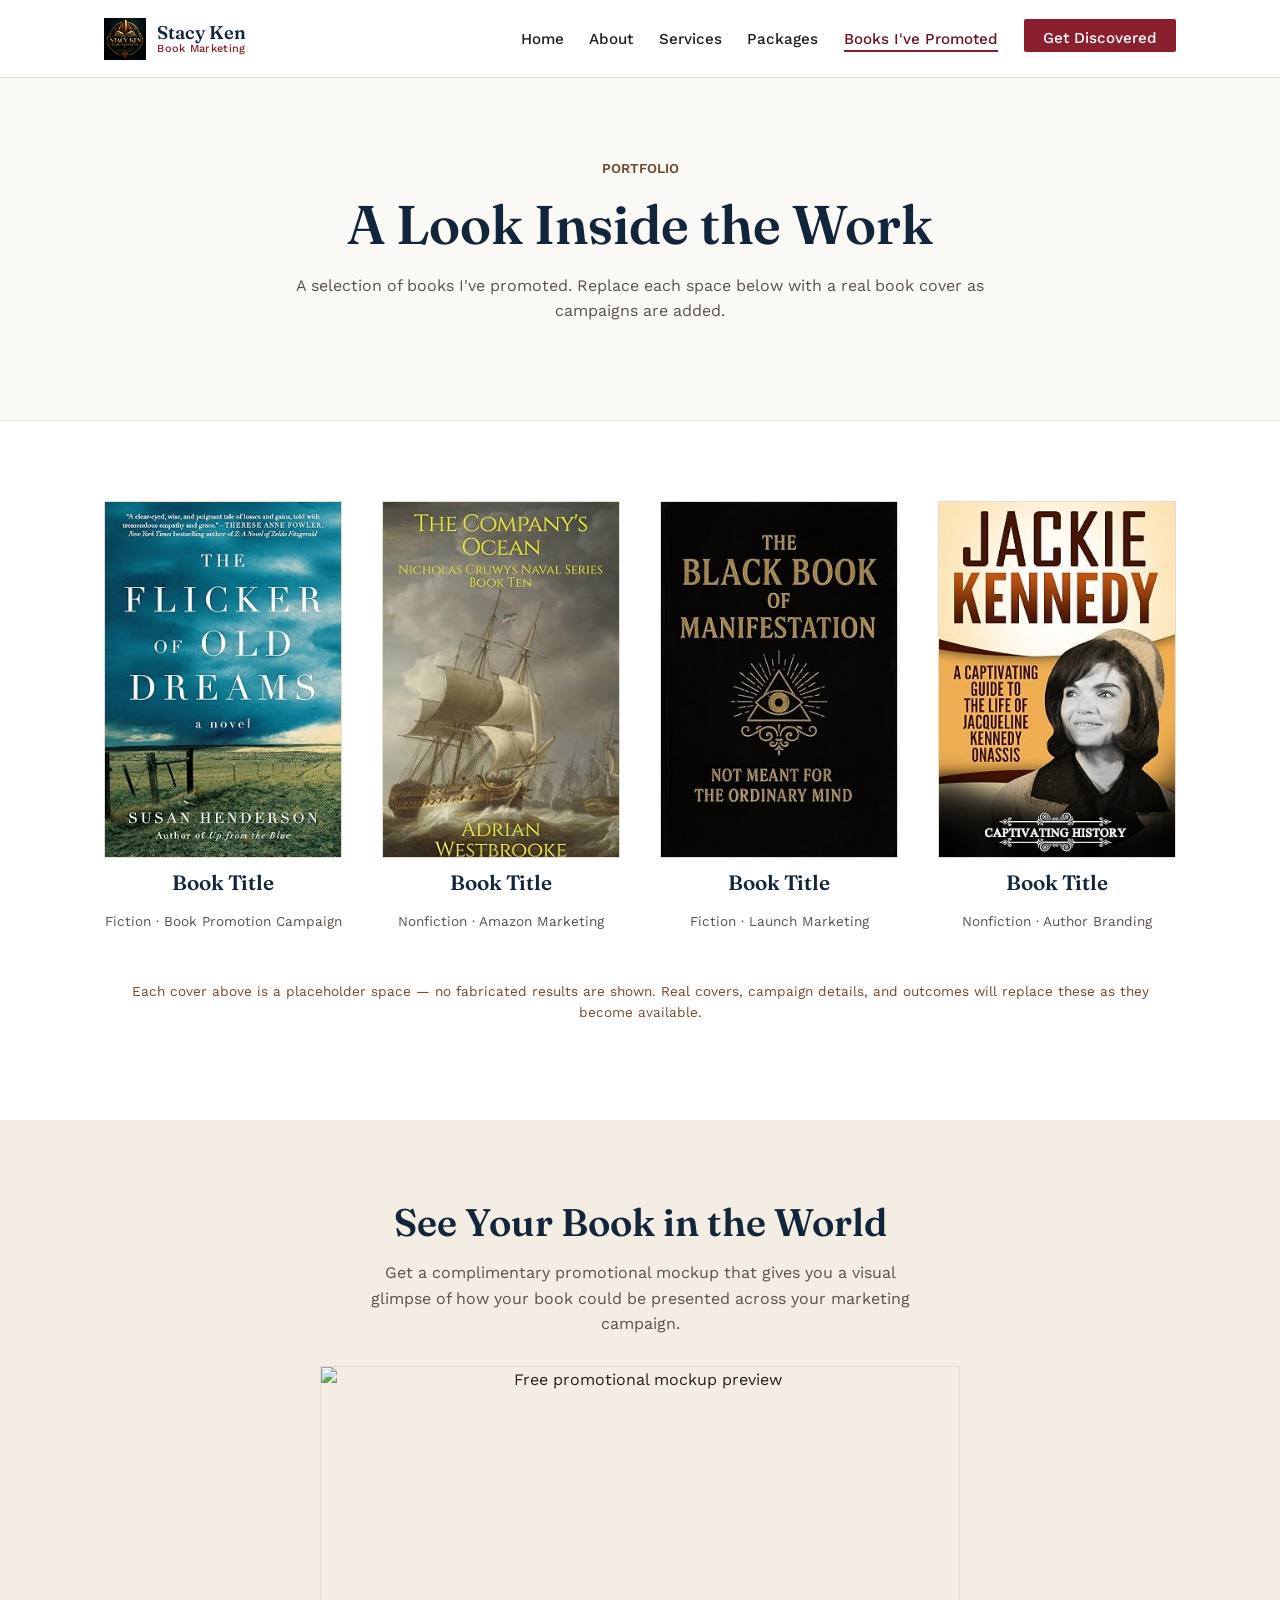
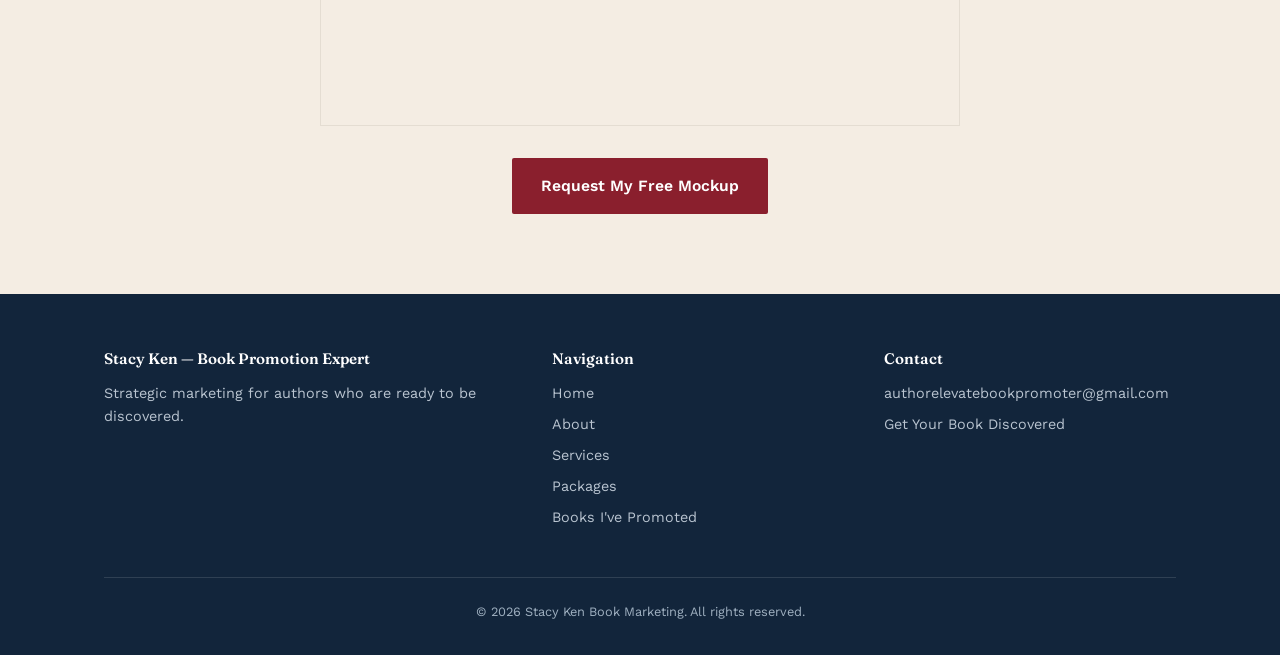
==== portfolio.html @ f7693042 "Add files via upload" ====
<!DOCTYPE html>
<html lang="en">
<head>
<meta charset="UTF-8">
<meta name="viewport" content="width=device-width, initial-scale=1.0">
<title>Books I've Promoted | Stacy Ken Book Marketing</title>
<link rel="stylesheet" href="styles.css">
</head>
<body>

<header class="site-header">
  <div class="nav-bar">
    <a href="index.html" class="brand">
      <img src="brandlogo.png" alt="Stacy Ken brand logo">
      <span class="brand-text">Stacy Ken<span>Book Marketing</span></span>
    </a>
    <nav class="main-nav">
      <ul>
        <li><a href="index.html">Home</a></li>
        <li><a href="about.html">About</a></li>
        <li><a href="services.html">Services</a></li>
        <li><a href="packages.html">Packages</a></li>
        <li><a href="portfolio.html" class="active">Books I've Promoted</a></li>
        <li><a href="contact.html" class="nav-cta">Get Discovered</a></li>
      </ul>
    </nav>
  </div>
</header>

<section class="hero">
  <div class="wrap hero-inner">
    <p class="eyebrow">PORTFOLIO</p>
    <h1>A Look Inside the Work</h1>
    <p>A selection of books I've promoted. Replace each space below with a real book cover as campaigns are added.</p>
  </div>
</section>

<section>
  <div class="wrap">
    <div class="grid grid-4">
      <div>
        <img class="photo photo-book" src="promoted cover 1.jpg" alt="Promoted book cover 1">
        <h3 style="text-align:center; margin-top:.8rem;">Book Title</h3>
        <p style="text-align:center; font-size:.85rem;">Fiction · Book Promotion Campaign</p>
      </div>
      <div>
        <img class="photo photo-book" src="promote cover 2.jpg" alt="Promoted book cover 2">
        <h3 style="text-align:center; margin-top:.8rem;">Book Title</h3>
        <p style="text-align:center; font-size:.85rem;">Nonfiction · Amazon Marketing</p>
      </div>
      <div>
        <img class="photo photo-book" src="promoted cover 3.jpg" alt="Promoted book cover 3">
        <h3 style="text-align:center; margin-top:.8rem;">Book Title</h3>
        <p style="text-align:center; font-size:.85rem;">Fiction · Launch Marketing</p>
      </div>
      <div>
        <img class="photo photo-book" src="promoted cover 4.jpg" alt="Promoted book cover 4">
        <h3 style="text-align:center; margin-top:.8rem;">Book Title</h3>
        <p style="text-align:center; font-size:.85rem;">Nonfiction · Author Branding</p>
      </div>
    </div>
    <p class="text-center" style="margin-top:2rem; font-size:.85rem; color:var(--brown);">Each cover above is a placeholder space — no fabricated results are shown. Real covers, campaign details, and outcomes will replace these as they become available.</p>
  </div>
</section>

<section class="section-brown">
  <div class="wrap text-center">
    <h2>See Your Book in the World</h2>
    <p style="max-width:560px;margin:0 auto 1.8rem;">Get a complimentary promotional mockup that gives you a visual glimpse of how your book could be presented across your marketing campaign.</p>
    <img class="photo photo-wide" style="max-width:640px; margin:0 auto 2rem;" src="images/free mochups.png" alt="Free promotional mockup preview">
    <a href="contact.html" class="btn btn-primary">Request My Free Mockup</a>
  </div>
</section>

<footer class="site-footer">
  <div class="wrap">
    <div class="footer-grid">
      <div>
        <h4>Stacy Ken — Book Promotion Expert</h4>
        <p style="color:#b9c4d0;font-size:.9rem;">Strategic marketing for authors who are ready to be discovered.</p>
      </div>
      <div>
        <h4>Navigation</h4>
        <a href="index.html">Home</a>
        <a href="about.html">About</a>
        <a href="services.html">Services</a>
        <a href="packages.html">Packages</a>
        <a href="portfolio.html">Books I've Promoted</a>
      </div>
      <div>
        <h4>Contact</h4>
        <a href="mailto:authorelevatebookpromoter@gmail.com">authorelevatebookpromoter@gmail.com</a>
        <a href="contact.html">Get Your Book Discovered</a>
      </div>
    </div>
    <div class="footer-bottom">&copy; 2026 Stacy Ken Book Marketing. All rights reserved.</div>
  </div>
</footer>

</body>
</html>
---- styles.css ----
/* ============================================
   STACY KEN BOOK MARKETING — SHARED STYLES
   Palette: white / deep red / navy blue / warm brown
   ============================================ */

@import url('https://fonts.googleapis.com/css2?family=Fraunces:ital,opsz,wght@0,9..144,400;0,9..144,500;0,9..144,600;0,9..144,700;1,9..144,500&family=Work+Sans:wght@400;500;600;700&display=swap');

:root{
  --white:#ffffff;
  --paper:#fbf9f6;
  --red:#8a1f2d;
  --red-deep:#6a1520;
  --blue:#1c3452;
  --blue-deep:#12253b;
  --brown:#6f4a30;
  --brown-light:#c9a17d;
  --ink:#241d18;
  --ink-soft:#5a5049;
  --line:#e4ddd2;

  --font-display: 'Fraunces', Georgia, serif;
  --font-body: 'Work Sans', Arial, sans-serif;

  --max-w: 1120px;
  --gap: 2.5rem;
}

*{box-sizing:border-box;}
html{scroll-behavior:smooth;}
body{
  margin:0;
  font-family:var(--font-body);
  color:var(--ink);
  background:var(--white);
  line-height:1.6;
  -webkit-font-smoothing:antialiased;
}

img{max-width:100%; display:block;}
a{color:inherit; text-decoration:none;}

.wrap{
  width:100%;
  max-width:var(--max-w);
  margin:0 auto;
  padding:0 1.5rem;
}

/* every section is centered and balanced left/right — no offset layouts */
section{
  padding:5rem 0;
}
section.tight{padding:3rem 0;}

h1,h2,h3,h4{
  font-family:var(--font-display);
  color:var(--blue-deep);
  margin:0 0 1rem;
  line-height:1.15;
  font-weight:600;
}
h1{font-size:clamp(2.3rem, 5vw, 3.4rem);}
h2{font-size:clamp(1.8rem, 3.4vw, 2.4rem); text-align:center;}
h3{font-size:1.3rem;}
p{margin:0 0 1rem; color:var(--ink-soft);}

.section-intro{
  max-width:700px;
  margin:0 auto 3rem;
  text-align:center;
}
.section-intro p{font-size:1.08rem;}

.center{text-align:center;}

/* ---------- Header / Nav ---------- */
header.site-header{
  border-bottom:1px solid var(--line);
  background:var(--white);
  position:sticky;
  top:0;
  z-index:50;
}
.nav-bar{
  display:flex;
  align-items:center;
  justify-content:space-between;
  padding:1.1rem 1.5rem;
  max-width:var(--max-w);
  margin:0 auto;
}
.brand{
  display:flex;
  align-items:center;
  gap:.7rem;
}
.brand img{height:42px; width:auto;}
.brand-text{
  font-family:var(--font-display);
  font-weight:600;
  font-size:1.15rem;
  color:var(--blue-deep);
  line-height:1.1;
}
.brand-text span{
  display:block;
  font-family:var(--font-body);
  font-weight:500;
  font-size:.68rem;
  letter-spacing:.03em;
  color:var(--red);
}
nav.main-nav ul{
  list-style:none;
  display:flex;
  gap:1.6rem;
  margin:0; padding:0;
  flex-wrap:wrap;
}
nav.main-nav a{
  font-size:.95rem;
  font-weight:500;
  color:var(--ink);
  border-bottom:2px solid transparent;
  padding-bottom:2px;
  transition:border-color .2s ease;
}
nav.main-nav a:hover, nav.main-nav a.active{
  border-color:var(--red);
  color:var(--red-deep);
}
.nav-cta{
  background:var(--red);
  color:var(--white) !important;
  padding:.65rem 1.2rem;
  border-radius:2px;
  font-weight:600;
  font-size:.9rem;
  white-space:nowrap;
}
.nav-cta:hover{background:var(--red-deep);}

/* ---------- Buttons ---------- */
.btn{
  display:inline-block;
  padding:.85rem 1.7rem;
  font-weight:600;
  font-size:.98rem;
  border-radius:2px;
  border:2px solid transparent;
  cursor:pointer;
}
.btn-primary{background:var(--red); color:var(--white);}
.btn-primary:hover{background:var(--red-deep);}
.btn-outline{
  background:transparent;
  border-color:var(--blue-deep);
  color:var(--blue-deep);
}
.btn-outline:hover{background:var(--blue-deep); color:var(--white);}
.btn-row{
  display:flex;
  gap:1rem;
  justify-content:center;
  flex-wrap:wrap;
}

/* ---------- Hero ---------- */
.hero{
  background:var(--paper);
  padding:5rem 0;
  border-bottom:1px solid var(--line);
}
.hero-inner{
  text-align:center;
  max-width:780px;
  margin:0 auto;
}
.eyebrow{
  color:var(--brown);
  font-weight:600;
  font-size:.85rem;
  margin-bottom:.9rem;
}
.hero-photo{
  margin:3rem auto 0;
  max-width:640px;
  border:1px solid var(--line);
}

/* ---------- Grids (balanced, symmetric) ---------- */
.grid{
  display:grid;
  gap:var(--gap);
}
.grid-2{grid-template-columns:repeat(2,1fr);}
.grid-3{grid-template-columns:repeat(3,1fr);}
.grid-4{grid-template-columns:repeat(4,1fr);}
@media (max-width:900px){
  .grid-3, .grid-4{grid-template-columns:repeat(2,1fr);}
}
@media (max-width:600px){
  .grid-2, .grid-3, .grid-4{grid-template-columns:1fr;}
}

/* ---------- Cards ---------- */
.card{
  border:1px solid var(--line);
  padding:1.8rem;
  background:var(--white);
  text-align:center;
}
.card h3{color:var(--blue-deep); margin-bottom:.6rem;}
.card p{font-size:.95rem;}

.stat-row{
  display:grid;
  grid-template-columns:repeat(4,1fr);
  gap:2rem;
  text-align:center;
  max-width:900px;
  margin:0 auto;
}
@media (max-width:700px){.stat-row{grid-template-columns:repeat(2,1fr);}}
.stat-number{
  font-family:var(--font-display);
  font-size:2.4rem;
  color:var(--red);
  font-weight:600;
}
.stat-label{
  font-size:.85rem;
  color:var(--ink-soft);
  font-weight:500;
}

/* ---------- Section variants ---------- */
.section-blue{
  background:var(--blue-deep);
  color:var(--white);
}
.section-blue h2, .section-blue h3{color:var(--white);}
.section-blue p{color:#cfd9e4;}

.section-brown{
  background:#f4ede3;
}

/* ---------- Photo sizing (plain images, no placeholder styling) ---------- */
.photo{
  width:100%;
  border:1px solid var(--line);
  object-fit:cover;
}
.photo-portrait{aspect-ratio:3/4;}
.photo-book{aspect-ratio:2/3;}
.photo-wide{aspect-ratio:16/9;}

/* ---------- Sample content badge ---------- */
.sample-badge{
  display:inline-block;
  background:var(--brown-light);
  color:var(--white);
  font-size:.7rem;
  font-weight:700;
  letter-spacing:.04em;
  padding:.2rem .6rem;
  border-radius:2px;
  margin-bottom:.7rem;
}

/* ---------- Package cards ---------- */
.package{
  border:1px solid var(--line);
  padding:2.2rem;
  text-align:center;
  position:relative;
  background:var(--white);
}
.package.featured{
  border:2px solid var(--red);
}
.package .badge{
  position:absolute;
  top:-14px; left:50%;
  transform:translateX(-50%);
  background:var(--red);
  color:var(--white);
  font-size:.7rem;
  font-weight:700;
  padding:.3rem .9rem;
  letter-spacing:.03em;
}
.price{
  font-family:var(--font-display);
  font-size:2.2rem;
  color:var(--blue-deep);
  margin:.5rem 0 1rem;
}

/* ---------- Forms ---------- */
form.contact-form{
  max-width:640px;
  margin:0 auto;
}
.form-row{margin-bottom:1.2rem;}
.form-row label{
  display:block;
  font-weight:600;
  font-size:.9rem;
  margin-bottom:.4rem;
  color:var(--blue-deep);
}
.form-row input, .form-row select, .form-row textarea{
  width:100%;
  padding:.75rem .9rem;
  border:1px solid var(--line);
  font-family:var(--font-body);
  font-size:1rem;
  background:var(--white);
  color:var(--ink);
}
.form-row input:focus, .form-row select:focus, .form-row textarea:focus{
  outline:2px solid var(--blue);
  outline-offset:1px;
}
.form-two{
  display:grid;
  grid-template-columns:1fr 1fr;
  gap:1.2rem;
}
@media (max-width:600px){.form-two{grid-template-columns:1fr;}}

/* ---------- Footer ---------- */
footer.site-footer{
  background:var(--blue-deep);
  color:#d9e0e8;
  padding:3.5rem 0 2rem;
}
.footer-grid{
  display:grid;
  grid-template-columns:1.4fr 1fr 1fr;
  gap:2.5rem;
  text-align:left;
}
@media (max-width:700px){
  .footer-grid{grid-template-columns:1fr; text-align:center;}
}
.footer-grid h4{color:var(--white); font-size:.95rem; margin-bottom:.9rem;}
.footer-grid a{
  display:block;
  color:#b9c4d0;
  font-size:.9rem;
  margin-bottom:.5rem;
}
.footer-grid a:hover{color:var(--white);}
.footer-bottom{
  text-align:center;
  border-top:1px solid rgba(255,255,255,.12);
  margin-top:2.5rem;
  padding-top:1.5rem;
  font-size:.8rem;
  color:#9fb0c0;
}

/* ---------- Utility ---------- */
.mt-0{margin-top:0;}
.text-center{text-align:center;}
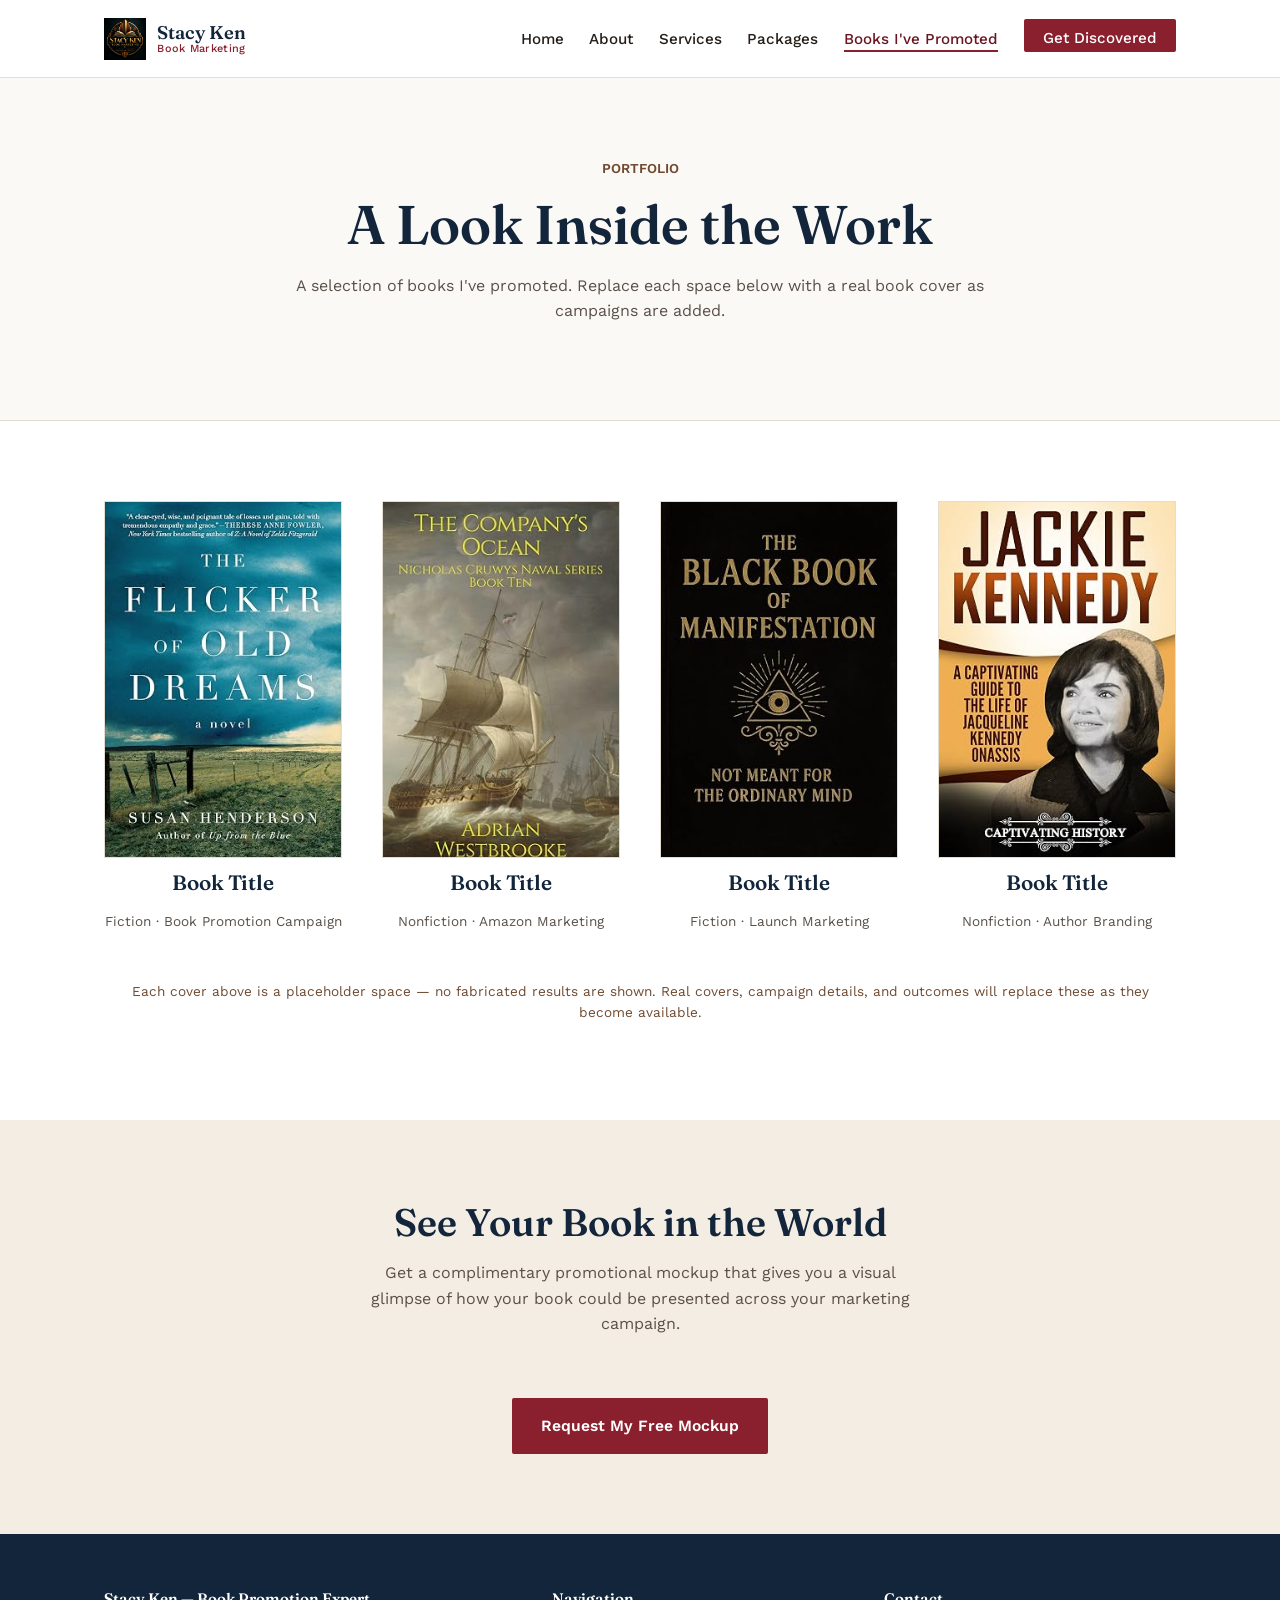
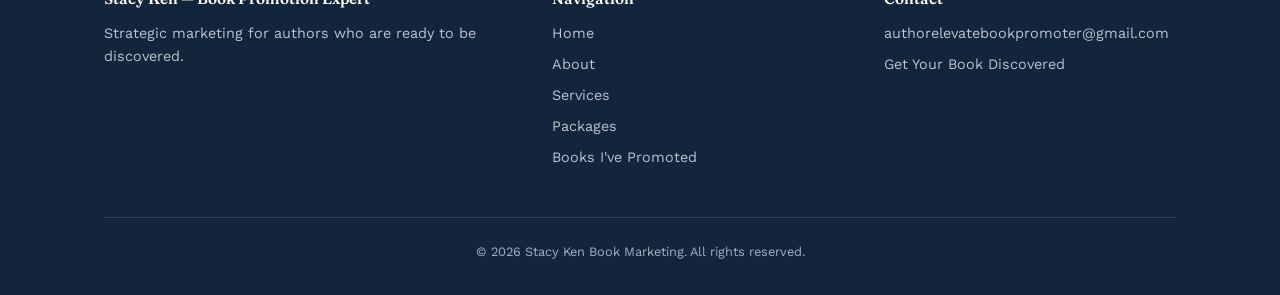
==== commit 0251b32d: "Fix HTML encoding issues in portfolio.html" ====
--- a/portfolio.html
+++ b/portfolio.html
@@ -67,7 +67,7 @@
   <div class="wrap text-center">
     <h2>See Your Book in the World</h2>
     <p style="max-width:560px;margin:0 auto 1.8rem;">Get a complimentary promotional mockup that gives you a visual glimpse of how your book could be presented across your marketing campaign.</p>
-    <img class="photo photo-wide" style="max-width:640px; margin:0 auto 2rem;" src="images/free mochups.png" alt="Free promotional mockup preview">
+    <img class="" style="max-width:640px; margin:0 auto 2rem;" src="" alt="">
     <a href="contact.html" class="btn btn-primary">Request My Free Mockup</a>
   </div>
 </section>
@@ -98,4 +98,4 @@
 </footer>
 
 </body>
-</html>+</html>
